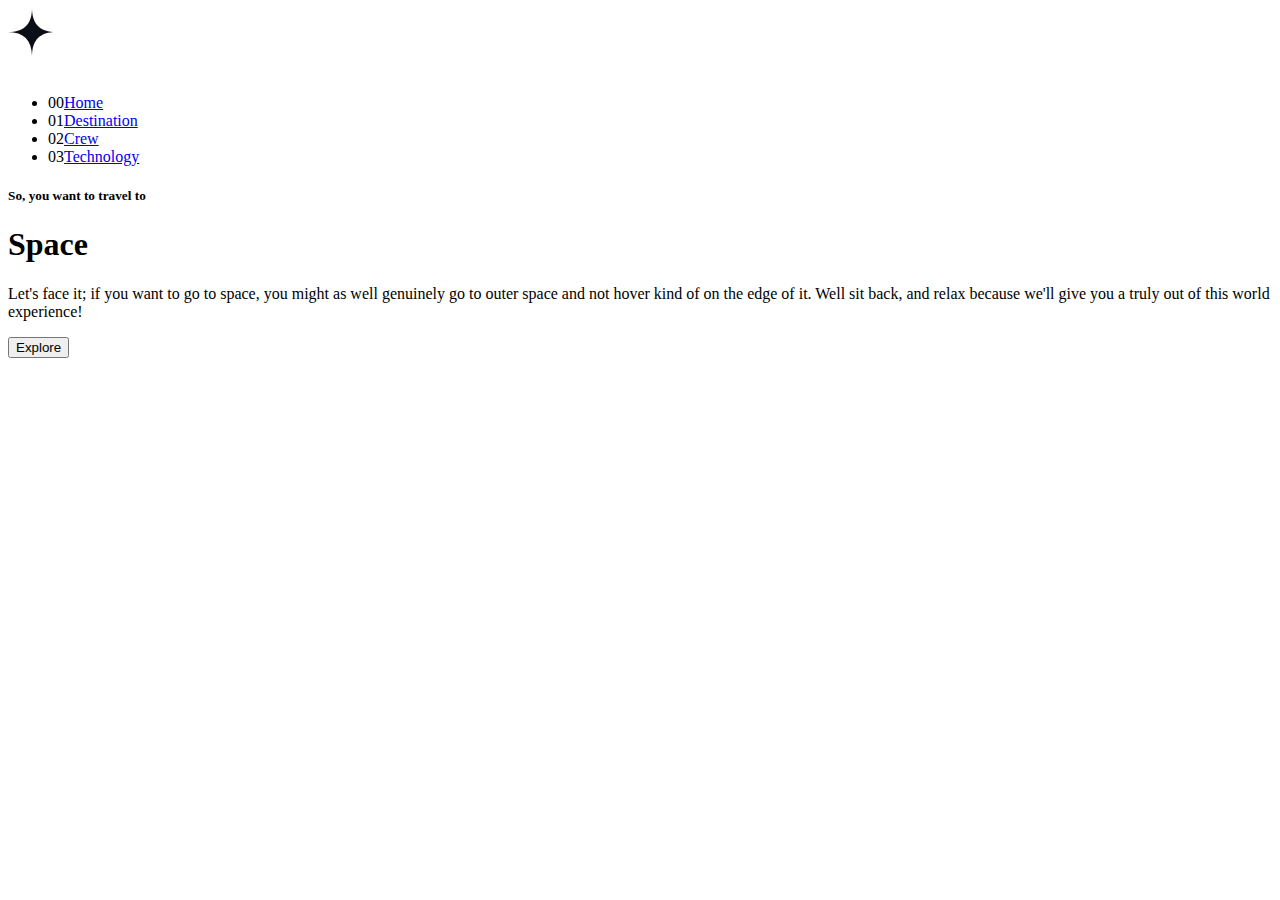
==== html/index.html @ 8d11378f "First commit" ====
<!DOCTYPE html>
<html lang="en">
  <head>
    <meta charset="UTF-8" />
    <meta http-equiv="X-UA-Compatible" content="IE=edge" />
    <meta name="viewport" content="width=device-width, initial-scale=1.0" />
    <link rel="icon" type="image/png" sizes="32x32" href="./assets/favicon-32x32.png" />
    <link rel="stylesheet" href="../css/style.css" />
    <title>Frontend Mentor | Space tourism website</title>
  </head>
  <body>
    <header>
      <img src="../assets/shared/logo.svg" alt="logo" />
      <nav>
        <span class="menu-dash" style="display: none"></span>
        <img src="./assets/shared/icon-hamburger.svg" alt="" />
        <ul>
          <li><span class="menu-number">00</span><a href="index.html">Home</a></li>
          <li><span class="menu-number">01</span><a href="destination.html">Destination</a></li>
          <li><span class="menu-number">02</span><a href="crew.html">Crew</a></li>
          <li><span class="menu-number">03</span><a href="technology.html">Technology</a></li>
        </ul>
      </nav>
    </header>

    <main>
      <section class="home-text-content">
        <h5>So, you want to travel to</h5>
        <h1>Space</h1>
        <p>
          Let's face it; if you want to go to space, you might as well genuinely go to outer space and not hover kind of
          on the edge of it. Well sit back, and relax because we'll give you a truly out of this world experience!
        </p>
      </section>
      <button>Explore</button>
    </main>
    <script src="./main.js" type="module"></script>
  </body>
</html>
---- css/style.css ----
/*# sourceMappingURL=style.css.map */
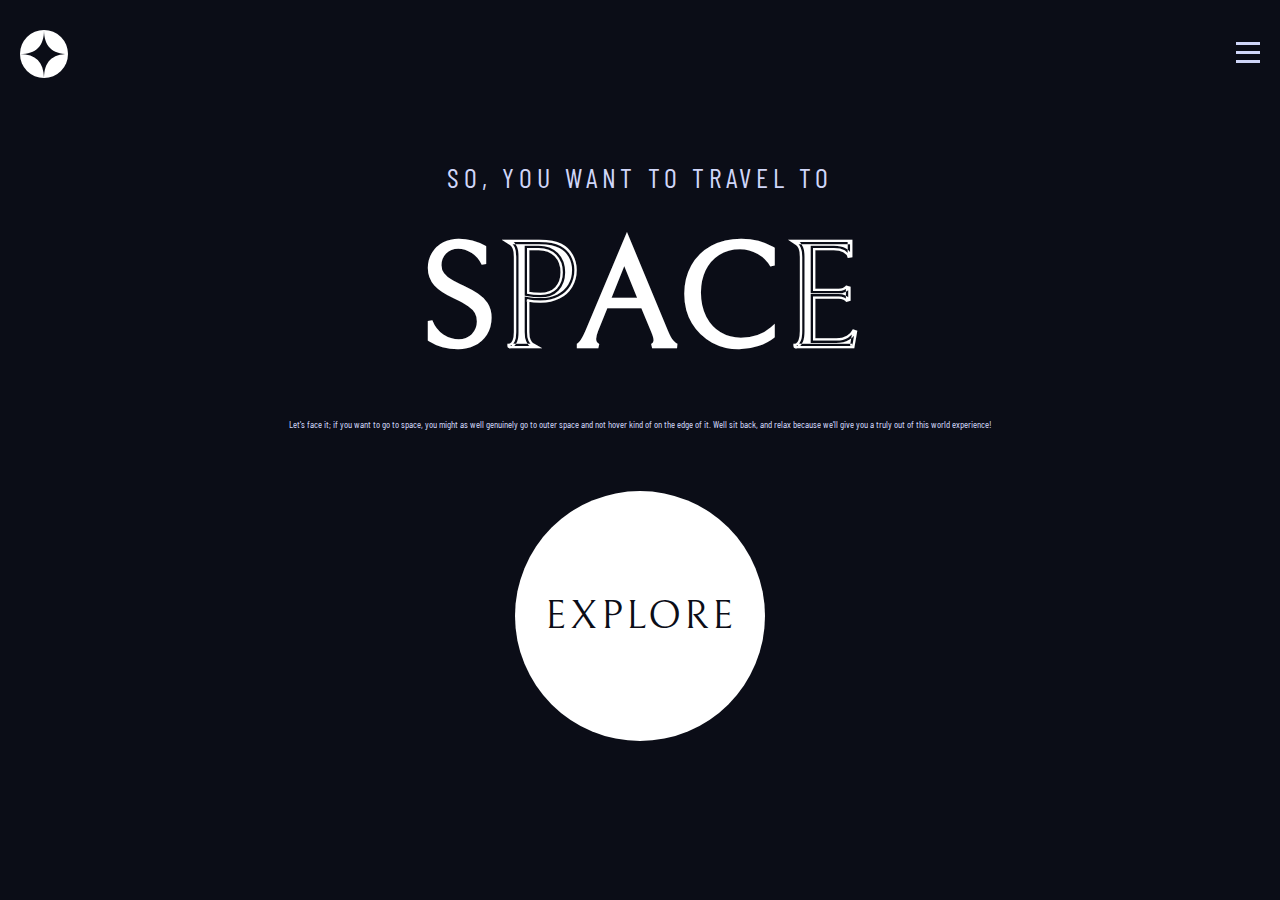
==== commit 367be911: "Add js, style homepage" ====
--- a/html/index.html
+++ b/html/index.html
@@ -6,22 +6,34 @@
     <meta name="viewport" content="width=device-width, initial-scale=1.0" />
     <link rel="icon" type="image/png" sizes="32x32" href="./assets/favicon-32x32.png" />
     <link rel="stylesheet" href="../css/style.css" />
+    <link rel="stylesheet" href="../css/homePage.css" />
     <title>Frontend Mentor | Space tourism website</title>
   </head>
   <body>
     <header>
       <img src="../assets/shared/logo.svg" alt="logo" />
       <nav>
-        <span class="menu-dash" style="display: none"></span>
-        <img src="./assets/shared/icon-hamburger.svg" alt="" />
-        <ul>
-          <li><span class="menu-number">00</span><a href="index.html">Home</a></li>
-          <li><span class="menu-number">01</span><a href="destination.html">Destination</a></li>
-          <li><span class="menu-number">02</span><a href="crew.html">Crew</a></li>
-          <li><span class="menu-number">03</span><a href="technology.html">Technology</a></li>
+        <img src="../assets/shared/icon-hamburger.svg" alt="" class="burger" />
+        <span class="menu-dash desktop"></span>
+        <ul class="desktop">
+          <li><span class="menu-number">00</span><a href="index.html" class="link.Home">Home</a></li>
+          <li>
+            <span class="menu-number">01</span><a href="destination.html" class="link.Destination">Destination</a>
+          </li>
+          <li><span class="menu-number">02</span><a href="crew.html" class="link.Crew">Crew</a></li>
+          <li><span class="menu-number">03</span><a href="technology.html" class="link.Technology">Technology</a></li>
         </ul>
       </nav>
     </header>
+    <div class="menu mobile">
+      <img src="../assets/shared/icon-close.svg" alt="" class="close" />
+      <ul>
+        <li><span class="menu-number">00</span><a href="index.html" class="linkHome">Home</a></li>
+        <li><span class="menu-number">01</span><a href="destination.html" class="linkDestination">Destination</a></li>
+        <li><span class="menu-number">02</span><a href="crew.html" class="linkCrew">Crew</a></li>
+        <li><span class="menu-number">03</span><a href="technology.html" class="linkTechnology">Technology</a></li>
+      </ul>
+    </div>
 
     <main>
       <section class="home-text-content">
@@ -32,8 +44,8 @@
           on the edge of it. Well sit back, and relax because we'll give you a truly out of this world experience!
         </p>
       </section>
-      <button>Explore</button>
+      <button><h3>Explore</h3></button>
     </main>
-    <script src="./main.js" type="module"></script>
+    <script src="../js/main.js" type="module"></script>
   </body>
 </html>
--- a/css/style.css
+++ b/css/style.css
@@ -1 +1,190 @@
-/*# sourceMappingURL=style.css.map */+@import url("https://fonts.googleapis.com/css2?family=Barlow+Condensed&family=Bellefair&display=swap");
+html {
+  font-size: 10px;
+}
+
+h1,
+h2,
+h3,
+h4,
+.sub1 {
+  color: #ffffff;
+  font-family: "Bellefair", serif;
+  text-transform: uppercase;
+  margin: 0;
+}
+
+h5,
+h6,
+.sub2,
+body,
+li {
+  color: #ffffff;
+  font-family: "Barlow Condensed", sans-serif;
+  text-transform: uppercase;
+  font-weight: 400;
+  color: #d0d6f9;
+  margin: 0;
+}
+
+p {
+  text-transform: none;
+}
+
+h1 {
+  font-size: 15rem;
+}
+
+h2 {
+  font-size: 10rem;
+}
+
+h3 {
+  font-size: 5.6rem;
+}
+
+h4 {
+  font-size: 3.2rem;
+}
+
+h5 {
+  font-size: 2.8rem;
+  letter-spacing: 0.475rem;
+}
+
+h6 {
+  font-size: 1.6rem;
+  letter-spacing: 0.27rem;
+}
+
+.sub1 {
+  font-size: 2.8rem;
+}
+
+.sub2,
+li a {
+  font-size: 1.4rem;
+  letter-spacing: 0.235rem;
+}
+
+li a {
+  text-decoration: none;
+  color: #ffffff;
+}
+
+li span {
+  font-size: 1.4rem;
+  margin-right: 15px;
+  font-weight: bold;
+}
+
+ul {
+  list-style: none;
+}
+
+body {
+  line-height: 1.4;
+  font-weight: 400;
+}
+
+body {
+  background-color: #0b0d17;
+  margin: 0;
+  padding: 0;
+  width: 100vw;
+}
+
+header {
+  display: -webkit-box;
+  display: -ms-flexbox;
+  display: flex;
+  -webkit-box-pack: justify;
+      -ms-flex-pack: justify;
+          justify-content: space-between;
+  -webkit-box-align: center;
+      -ms-flex-align: center;
+          align-items: center;
+  padding: 3rem 2rem;
+}
+
+.burger {
+  cursor: pointer;
+}
+
+.menu.mobile {
+  position: fixed;
+  inset: 0 0 0 25%;
+  height: 100vh;
+  z-index: 1;
+  top: 0;
+  -webkit-transform: translateX(100%);
+          transform: translateX(100%);
+  -webkit-transition: 0.3s all cubic-bezier(0.165, 0.84, 0.44, 1);
+  transition: 0.3s all cubic-bezier(0.165, 0.84, 0.44, 1);
+}
+.menu.mobile ul {
+  position: absolute;
+  top: 10%;
+  width: 100%;
+  height: 40%;
+  display: -webkit-box;
+  display: -ms-flexbox;
+  display: flex;
+  -webkit-box-orient: vertical;
+  -webkit-box-direction: normal;
+      -ms-flex-direction: column;
+          flex-direction: column;
+  -ms-flex-pack: distribute;
+      justify-content: space-around;
+  text-align: left;
+}
+.menu.mobile ul * {
+  font-size: 4rem;
+}
+.menu.mobile img {
+  position: absolute;
+  top: 30px;
+  right: 5%;
+}
+.menu.mobile img {
+  cursor: pointer;
+}
+.menu.mobile::before {
+  content: "";
+  display: block;
+  position: absolute;
+  width: 100%;
+  height: 100%;
+  z-index: -1;
+  -webkit-backdrop-filter: blur(20px);
+          backdrop-filter: blur(20px);
+}
+.menu.mobile.active {
+  -webkit-transform: translateX(0);
+          transform: translateX(0);
+}
+
+.desktop {
+  display: none;
+}
+
+button {
+  width: 25rem;
+  height: 25rem;
+  border-radius: 50%;
+  border: none;
+  background-color: #fff;
+  cursor: pointer;
+  -webkit-transition: 0.2s all ease-in-out;
+  transition: 0.2s all ease-in-out;
+}
+button h3 {
+  color: #0b0d17;
+  font-size: 4rem;
+  font-weight: 400;
+  letter-spacing: 3px;
+}
+button:hover {
+  -webkit-box-shadow: 0 0 0px 50px rgba(255, 255, 255, 0.1);
+          box-shadow: 0 0 0px 50px rgba(255, 255, 255, 0.1);
+}/*# sourceMappingURL=style.css.map */--- a/css/homePage.css
+++ b/css/homePage.css
@@ -0,0 +1,43 @@
+main {
+  margin-top: 50px;
+  text-align: center;
+  padding: 0 4rem;
+}
+
+.home-text-content {
+  display: -webkit-box;
+  display: -ms-flexbox;
+  display: flex;
+  -webkit-box-orient: vertical;
+  -webkit-box-direction: normal;
+      -ms-flex-direction: column;
+          flex-direction: column;
+  -webkit-box-pack: center;
+      -ms-flex-pack: center;
+          justify-content: center;
+  margin-bottom: 50px;
+}
+
+@media (max-width: 767px) {
+  html {
+    font-size: 6px;
+  }
+  body {
+    font-size: 3rem;
+    min-height: 100vh;
+    width: 100vw;
+    background-image: url(../assets/home/background-home-mobile.jpg);
+    background-repeat: no-repeat;
+    background-size: cover;
+    background-position: center;
+  }
+  button {
+    width: 30rem;
+    height: 30rem;
+  }
+}
+@media (max-height: 670px) {
+  html {
+    font-size: 5px;
+  }
+}/*# sourceMappingURL=homePage.css.map */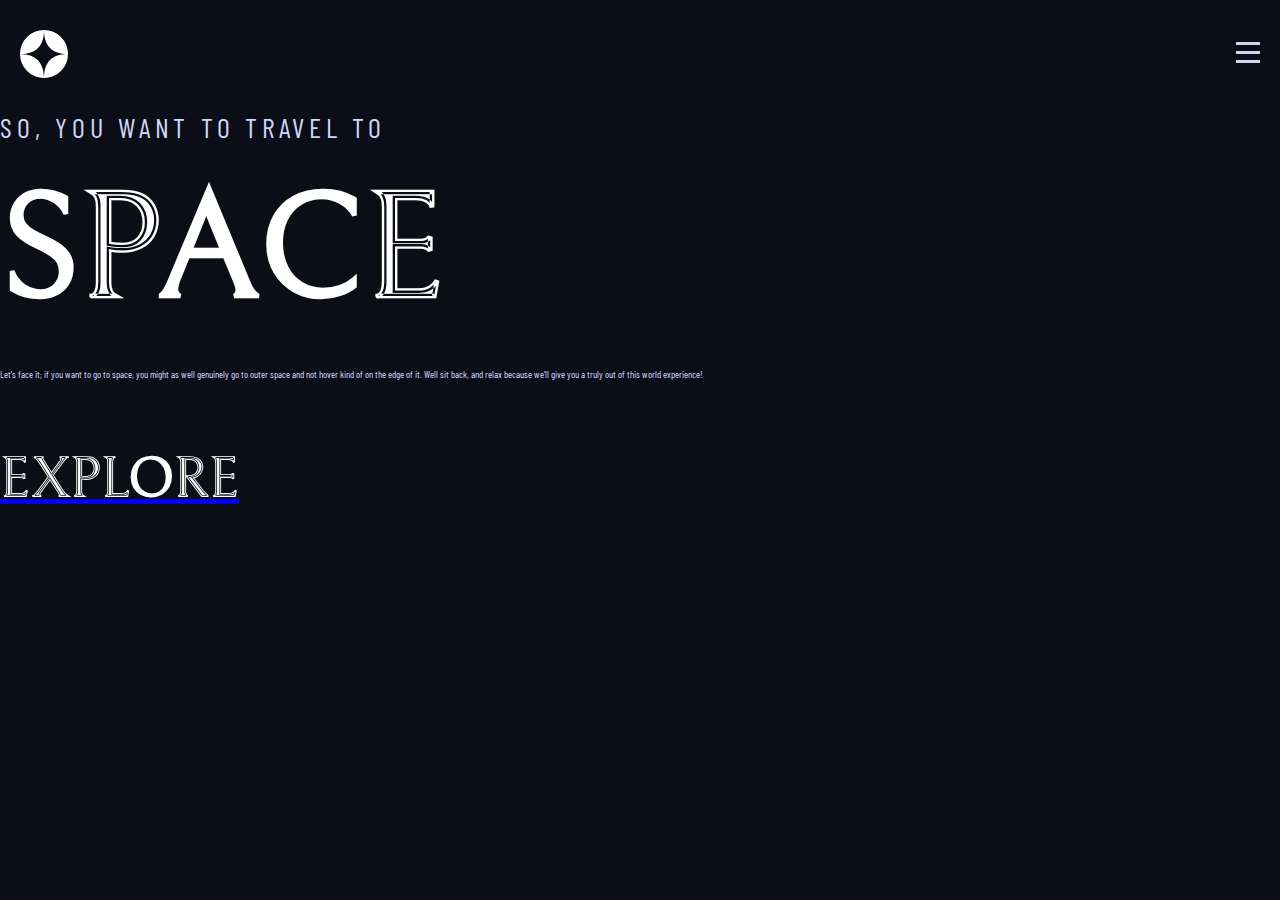
==== commit b2b97b85: "Update js, css mobile version" ====
--- a/html/index.html
+++ b/html/index.html
@@ -4,7 +4,7 @@
     <meta charset="UTF-8" />
     <meta http-equiv="X-UA-Compatible" content="IE=edge" />
     <meta name="viewport" content="width=device-width, initial-scale=1.0" />
-    <link rel="icon" type="image/png" sizes="32x32" href="./assets/favicon-32x32.png" />
+    <link rel="icon" type="image/png" sizes="32x32" href="../assets/favicon-32x32.png" />
     <link rel="stylesheet" href="../css/style.css" />
     <link rel="stylesheet" href="../css/homePage.css" />
     <title>Frontend Mentor | Space tourism website</title>
@@ -44,7 +44,11 @@
           on the edge of it. Well sit back, and relax because we'll give you a truly out of this world experience!
         </p>
       </section>
-      <button><h3>Explore</h3></button>
+      <div class="explore">
+        <a href="../html/destination.html">
+          <h3>Explore</h3>
+        </a>
+      </div>
     </main>
     <script src="../js/main.js" type="module"></script>
   </body>
--- a/css/homePage.css
+++ b/css/homePage.css
@@ -1,9 +1,3 @@
-main {
-  margin-top: 50px;
-  text-align: center;
-  padding: 0 4rem;
-}
-
 .home-text-content {
   display: -webkit-box;
   display: -ms-flexbox;
@@ -19,21 +13,8 @@
 }
 
 @media (max-width: 767px) {
-  html {
-    font-size: 6px;
-  }
   body {
-    font-size: 3rem;
-    min-height: 100vh;
-    width: 100vw;
     background-image: url(../assets/home/background-home-mobile.jpg);
-    background-repeat: no-repeat;
-    background-size: cover;
-    background-position: center;
-  }
-  button {
-    width: 30rem;
-    height: 30rem;
   }
 }
 @media (max-height: 670px) {
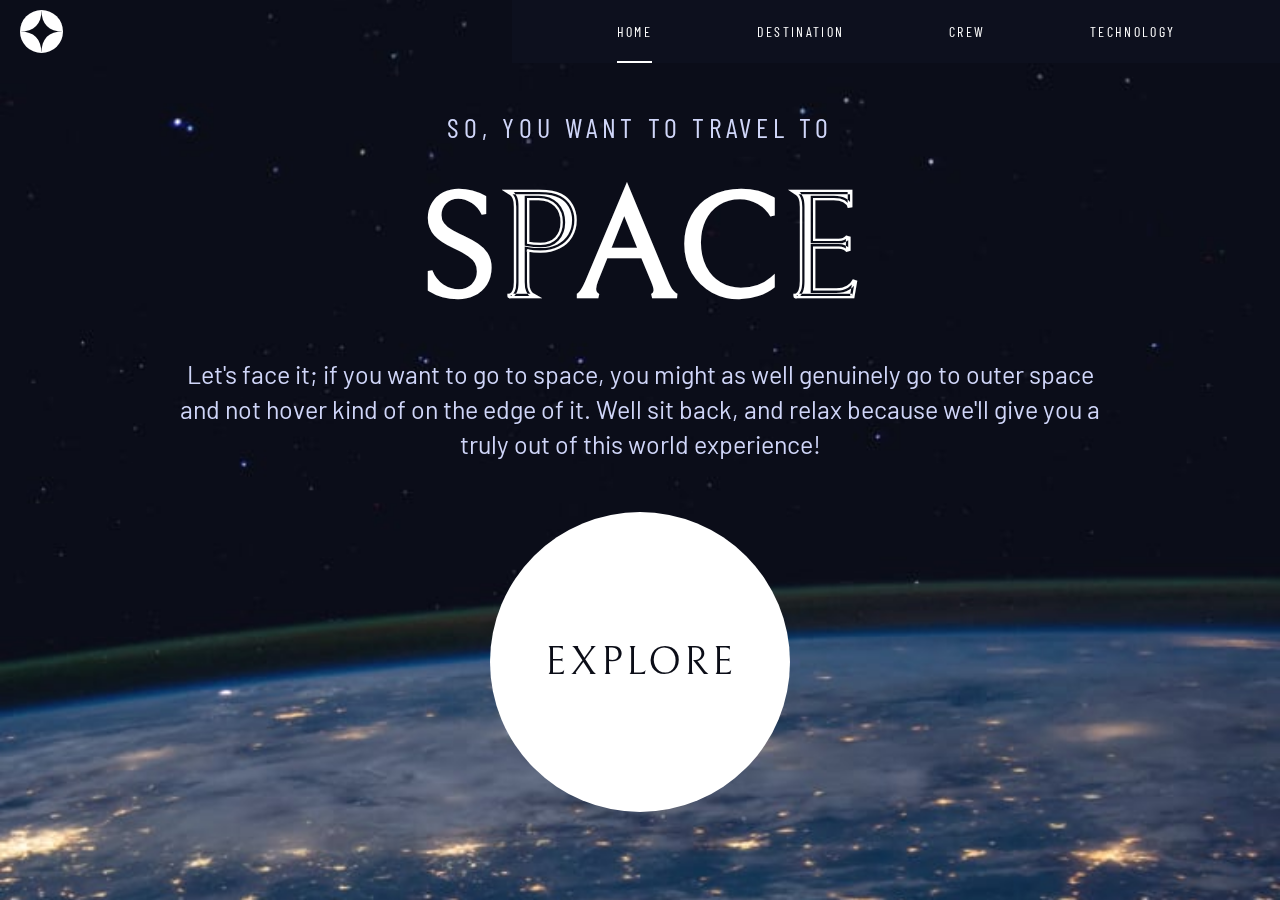
==== commit 61ecd1ff: "Tablet version" ====
--- a/html/index.html
+++ b/html/index.html
@@ -16,7 +16,7 @@
         <img src="../assets/shared/icon-hamburger.svg" alt="" class="burger" />
         <span class="menu-dash desktop"></span>
         <ul class="desktop">
-          <li><span class="menu-number">00</span><a href="index.html" class="link.Home">Home</a></li>
+          <li class="active"><span class="menu-number">00</span><a href="index.html" class="link.Home">Home</a></li>
           <li>
             <span class="menu-number">01</span><a href="destination.html" class="link.Destination">Destination</a>
           </li>
--- a/css/style.css
+++ b/css/style.css
@@ -1,4 +1,4 @@
-@import url("https://fonts.googleapis.com/css2?family=Barlow+Condensed&family=Bellefair&display=swap");
+@import url("https://fonts.googleapis.com/css2?family=Barlow+Condensed&family=Bellefair&display=swap&family=Barlow&display=swap");
 html {
   font-size: 10px;
 }
@@ -19,7 +19,6 @@
 .sub2,
 body,
 li {
-  color: #ffffff;
   font-family: "Barlow Condensed", sans-serif;
   text-transform: uppercase;
   font-weight: 400;
@@ -29,6 +28,12 @@
 
 p {
   text-transform: none;
+  margin: 0;
+  font-weight: 400;
+}
+
+body {
+  font-family: "Barlow", "sans-serif";
 }
 
 h1 {
@@ -41,6 +46,7 @@
 
 h3 {
   font-size: 5.6rem;
+  font-weight: 400;
 }
 
 h4 {
@@ -92,9 +98,28 @@
   margin: 0;
   padding: 0;
   width: 100vw;
+  background-size: cover;
+  background-repeat: no-repeat;
+  background-position: center;
+}
+
+body * {
+  -webkit-user-select: none;
+     -moz-user-select: none;
+      -ms-user-select: none;
+          user-select: none;
+  -webkit-box-sizing: border-box;
+          box-sizing: border-box;
+}
+
+img {
+  max-width: 100%;
+  display: block;
 }
 
 header {
+  -webkit-box-sizing: border-box;
+          box-sizing: border-box;
   display: -webkit-box;
   display: -ms-flexbox;
   display: flex;
@@ -104,11 +129,23 @@
   -webkit-box-align: center;
       -ms-flex-align: center;
           align-items: center;
-  padding: 3rem 2rem;
-}
-
-.burger {
+  height: 7vh;
+  position: relative;
+  padding: 10px 20px;
+}
+header > img {
+  height: 100%;
+}
+header .burger {
   cursor: pointer;
+  position: absolute;
+  right: 20px;
+  top: 50%;
+  -webkit-transform: translateY(-50%);
+          transform: translateY(-50%);
+}
+header .desktop {
+  display: none !important;
 }
 
 .menu.mobile {
@@ -137,6 +174,7 @@
   -ms-flex-pack: distribute;
       justify-content: space-around;
   text-align: left;
+  margin-left: 5rem;
 }
 .menu.mobile ul * {
   font-size: 4rem;
@@ -144,7 +182,7 @@
 .menu.mobile img {
   position: absolute;
   top: 30px;
-  right: 5%;
+  right: 8%;
 }
 .menu.mobile img {
   cursor: pointer;
@@ -164,13 +202,82 @@
           transform: translateX(0);
 }
 
-.desktop {
+nav {
+  width: 60%;
+  position: absolute;
+  right: 0;
+  height: 100%;
+  display: -webkit-box;
+  display: -ms-flexbox;
+  display: flex;
+}
+nav ul.desktop {
+  margin: 0;
+  display: -webkit-box;
+  display: -ms-flexbox;
+  display: flex;
+  -webkit-box-pack: space-evenly;
+      -ms-flex-pack: space-evenly;
+          justify-content: space-evenly;
+  width: 100%;
+  height: 100%;
+}
+nav ul.desktop .menu-number {
   display: none;
 }
-
-button {
+nav ul.desktop li {
+  height: 100%;
+  cursor: pointer;
+  position: relative;
+  display: -webkit-box;
+  display: -ms-flexbox;
+  display: flex;
+  -webkit-box-align: center;
+      -ms-flex-align: center;
+          align-items: center;
+  -webkit-transform-origin: center;
+          transform-origin: center;
+}
+nav ul.desktop li::after {
+  content: "";
+  display: block;
+  position: absolute;
+  bottom: 0;
+  height: 2px;
+  width: 100%;
+  background-color: #fff;
+  opacity: 0.5;
+  -webkit-transform: scaleX(0);
+          transform: scaleX(0);
+  -webkit-transition: 0.4s -webkit-transform ease-in-out;
+  transition: 0.4s -webkit-transform ease-in-out;
+  transition: 0.4s transform ease-in-out;
+  transition: 0.4s transform ease-in-out, 0.4s -webkit-transform ease-in-out;
+  -webkit-transform-origin: left;
+          transform-origin: left;
+}
+nav ul.desktop li:hover::after {
+  -webkit-transform: scaleX(1);
+          transform: scaleX(1);
+}
+nav ul.desktop li.active::after {
+  -webkit-transform: scaleX(1);
+          transform: scaleX(1);
+  opacity: 1;
+}
+nav::after {
+  content: "";
+  display: block;
+  position: absolute;
+}
+
+.explore {
   width: 25rem;
   height: 25rem;
+  line-height: 25rem;
+  margin-bottom: 20px;
+  display: inline-block;
+  text-align: center;
   border-radius: 50%;
   border: none;
   background-color: #fff;
@@ -178,13 +285,89 @@
   -webkit-transition: 0.2s all ease-in-out;
   transition: 0.2s all ease-in-out;
 }
-button h3 {
+.explore h3 {
   color: #0b0d17;
   font-size: 4rem;
   font-weight: 400;
   letter-spacing: 3px;
 }
-button:hover {
+.explore:hover {
   -webkit-box-shadow: 0 0 0px 50px rgba(255, 255, 255, 0.1);
           box-shadow: 0 0 0px 50px rgba(255, 255, 255, 0.1);
+}
+.explore a {
+  text-decoration: none;
+}
+
+ul {
+  padding: 0;
+}
+
+hr {
+  height: 1px;
+  background-color: #ffffff;
+  opacity: 0.2;
+  border: none;
+  width: 90%;
+}
+
+html {
+  font-size: 7px;
+}
+
+body {
+  font-size: 3rem;
+  min-height: 100vh;
+  width: 100vw;
+  background-repeat: no-repeat;
+  background-size: cover;
+  background-position: center;
+}
+
+.explore {
+  width: 30rem;
+  height: 30rem;
+  line-height: 30rem;
+}
+
+main {
+  text-align: center;
+  padding: 0 4rem;
+  margin-top: 20px;
+}
+
+@media (max-height: 750px) {
+  html {
+    font-size: 6px;
+  }
+}
+@media (min-width: 768px) {
+  nav .burger {
+    display: none;
+  }
+  nav .menu-dash {
+    display: none;
+  }
+  nav::after {
+    z-index: -1;
+    inset: 0;
+    -webkit-backdrop-filter: blur(50px) brightness(120%);
+            backdrop-filter: blur(50px) brightness(120%);
+  }
+  nav .desktop {
+    display: -webkit-box !important;
+    display: -ms-flexbox !important;
+    display: flex !important;
+  }
+  body {
+    font-size: 2rem;
+  }
+  h5 {
+    color: #ffffff;
+    -ms-flex-item-align: start;
+        align-self: flex-start;
+  }
+  h5 span {
+    opacity: 0.5;
+  }
 }/*# sourceMappingURL=style.css.map */--- a/css/homePage.css
+++ b/css/homePage.css
@@ -1,3 +1,7 @@
+main {
+  margin-top: 3vh;
+}
+
 .home-text-content {
   display: -webkit-box;
   display: -ms-flexbox;
@@ -12,13 +16,42 @@
   margin-bottom: 50px;
 }
 
-@media (max-width: 767px) {
+body {
+  background-image: url(../assets/home/background-home-mobile.jpg);
+}
+
+@media (min-width: 768px) {
+  html {
+    font-size: 10px;
+  }
   body {
-    background-image: url(../assets/home/background-home-mobile.jpg);
+    background-image: url(../assets/home/background-home-tablet.jpg);
+    font-size: 2.5rem;
   }
-}
-@media (max-height: 670px) {
-  html {
-    font-size: 5px;
+  main {
+    width: 80%;
+    margin: 5vh auto 0 auto;
+    height: 80vh;
+    display: -webkit-box;
+    display: -ms-flexbox;
+    display: flex;
+    -webkit-box-orient: vertical;
+    -webkit-box-direction: normal;
+        -ms-flex-direction: column;
+            flex-direction: column;
+    -webkit-box-pack: space-evenly;
+        -ms-flex-pack: space-evenly;
+            justify-content: space-evenly;
+    -webkit-box-align: center;
+        -ms-flex-align: center;
+            align-items: center;
+  }
+  .mobile {
+    display: none !important;
+  }
+  h5 {
+    color: #d0d6f9;
+    -ms-flex-item-align: center;
+        align-self: center;
   }
 }/*# sourceMappingURL=homePage.css.map */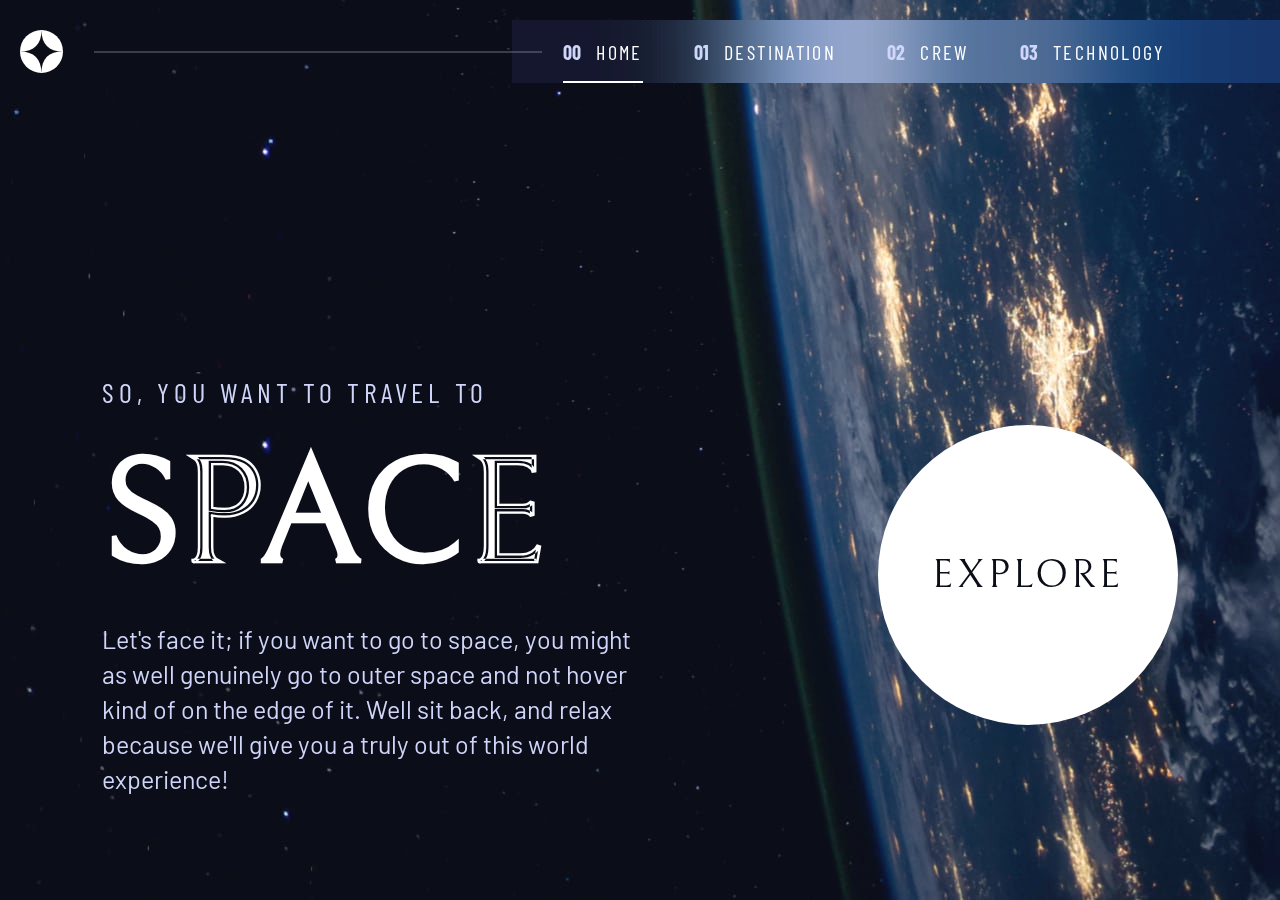
==== commit 7f2d8dbc: "PC Version, slight changes for mobile/tablet" ====
--- a/html/index.html
+++ b/html/index.html
@@ -28,7 +28,7 @@
     <div class="menu mobile">
       <img src="../assets/shared/icon-close.svg" alt="" class="close" />
       <ul>
-        <li><span class="menu-number">00</span><a href="index.html" class="linkHome">Home</a></li>
+        <li class="active"><span class="menu-number">00</span><a href="index.html" class="linkHome">Home</a></li>
         <li><span class="menu-number">01</span><a href="destination.html" class="linkDestination">Destination</a></li>
         <li><span class="menu-number">02</span><a href="crew.html" class="linkCrew">Crew</a></li>
         <li><span class="menu-number">03</span><a href="technology.html" class="linkTechnology">Technology</a></li>
@@ -44,11 +44,13 @@
           on the edge of it. Well sit back, and relax because we'll give you a truly out of this world experience!
         </p>
       </section>
-      <div class="explore">
-        <a href="../html/destination.html">
-          <h3>Explore</h3>
-        </a>
-      </div>
+      <section class="explore-button">
+        <div class="explore">
+          <a href="../html/destination.html">
+            <h3>Explore</h3>
+          </a>
+        </div>
+      </section>
     </main>
     <script src="../js/main.js" type="module"></script>
   </body>
--- a/css/style.css
+++ b/css/style.css
@@ -179,66 +179,13 @@
 .menu.mobile ul * {
   font-size: 4rem;
 }
-.menu.mobile img {
-  position: absolute;
-  top: 30px;
-  right: 8%;
-}
-.menu.mobile img {
-  cursor: pointer;
-}
-.menu.mobile::before {
-  content: "";
-  display: block;
-  position: absolute;
-  width: 100%;
-  height: 100%;
-  z-index: -1;
-  -webkit-backdrop-filter: blur(20px);
-          backdrop-filter: blur(20px);
-}
-.menu.mobile.active {
-  -webkit-transform: translateX(0);
-          transform: translateX(0);
-}
-
-nav {
-  width: 60%;
-  position: absolute;
-  right: 0;
-  height: 100%;
-  display: -webkit-box;
-  display: -ms-flexbox;
-  display: flex;
-}
-nav ul.desktop {
-  margin: 0;
-  display: -webkit-box;
-  display: -ms-flexbox;
-  display: flex;
-  -webkit-box-pack: space-evenly;
-      -ms-flex-pack: space-evenly;
-          justify-content: space-evenly;
-  width: 100%;
-  height: 100%;
-}
-nav ul.desktop .menu-number {
-  display: none;
-}
-nav ul.desktop li {
-  height: 100%;
-  cursor: pointer;
+.menu.mobile ul li {
+  width: -webkit-fit-content;
+  width: -moz-fit-content;
+  width: fit-content;
   position: relative;
-  display: -webkit-box;
-  display: -ms-flexbox;
-  display: flex;
-  -webkit-box-align: center;
-      -ms-flex-align: center;
-          align-items: center;
-  -webkit-transform-origin: center;
-          transform-origin: center;
-}
-nav ul.desktop li::after {
+}
+.menu.mobile ul li::after {
   content: "";
   display: block;
   position: absolute;
@@ -256,6 +203,92 @@
   -webkit-transform-origin: left;
           transform-origin: left;
 }
+.menu.mobile ul li:hover::after {
+  -webkit-transform: scaleX(1);
+          transform: scaleX(1);
+}
+.menu.mobile ul li.active::after {
+  -webkit-transform: scaleX(1);
+          transform: scaleX(1);
+  opacity: 1;
+}
+.menu.mobile img {
+  position: absolute;
+  top: 30px;
+  right: 8%;
+}
+.menu.mobile img {
+  cursor: pointer;
+}
+.menu.mobile::before {
+  content: "";
+  display: block;
+  position: absolute;
+  width: 100%;
+  height: 100%;
+  z-index: -1;
+  -webkit-backdrop-filter: blur(20px);
+          backdrop-filter: blur(20px);
+}
+.menu.mobile.active {
+  -webkit-transform: translateX(0);
+          transform: translateX(0);
+}
+
+nav {
+  width: 60%;
+  position: absolute;
+  right: 0;
+  height: 100%;
+  display: -webkit-box;
+  display: -ms-flexbox;
+  display: flex;
+}
+nav ul.desktop {
+  margin: 0;
+  display: -webkit-box;
+  display: -ms-flexbox;
+  display: flex;
+  -webkit-box-pack: space-evenly;
+      -ms-flex-pack: space-evenly;
+          justify-content: space-evenly;
+  width: 100%;
+  height: 100%;
+}
+nav ul.desktop .menu-number {
+  display: none;
+}
+nav ul.desktop li {
+  height: 100%;
+  cursor: pointer;
+  position: relative;
+  display: -webkit-box;
+  display: -ms-flexbox;
+  display: flex;
+  -webkit-box-align: center;
+      -ms-flex-align: center;
+          align-items: center;
+  -webkit-transform-origin: center;
+          transform-origin: center;
+}
+nav ul.desktop li::after {
+  content: "";
+  display: block;
+  position: absolute;
+  bottom: 0;
+  height: 2px;
+  width: 100%;
+  background-color: #fff;
+  opacity: 0.5;
+  -webkit-transform: scaleX(0);
+          transform: scaleX(0);
+  -webkit-transition: 0.4s -webkit-transform ease-in-out;
+  transition: 0.4s -webkit-transform ease-in-out;
+  transition: 0.4s transform ease-in-out;
+  transition: 0.4s transform ease-in-out, 0.4s -webkit-transform ease-in-out;
+  -webkit-transform-origin: left;
+          transform-origin: left;
+}
 nav ul.desktop li:hover::after {
   -webkit-transform: scaleX(1);
           transform: scaleX(1);
@@ -264,6 +297,11 @@
   -webkit-transform: scaleX(1);
           transform: scaleX(1);
   opacity: 1;
+}
+nav::before {
+  content: "";
+  display: block;
+  position: absolute;
 }
 nav::after {
   content: "";
@@ -348,11 +386,11 @@
   nav .menu-dash {
     display: none;
   }
-  nav::after {
+  nav::before {
     z-index: -1;
     inset: 0;
-    -webkit-backdrop-filter: blur(50px) brightness(120%);
-            backdrop-filter: blur(50px) brightness(120%);
+    -webkit-backdrop-filter: blur(50px) brightness(180%);
+            backdrop-filter: blur(50px) brightness(180%);
   }
   nav .desktop {
     display: -webkit-box !important;
@@ -370,4 +408,41 @@
   h5 span {
     opacity: 0.5;
   }
+  .mobile {
+    display: none !important;
+  }
+}
+@media (min-width: 1024px) and (orientation: landscape) {
+  html {
+    font-size: 10px;
+  }
+  header {
+    position: absolute;
+    left: 0;
+    right: 0;
+    top: 20px;
+  }
+  nav {
+    position: absolute;
+    width: 60vw;
+  }
+  nav::after {
+    z-index: -1;
+    left: calc(-35vw + 30px);
+    top: calc(50% - 1px);
+    height: 2px;
+    width: 35vw;
+    background-color: #fff;
+    opacity: 0.2;
+  }
+  nav ul.desktop {
+    width: 55vw;
+    position: absolute;
+  }
+  nav ul.desktop .menu-number {
+    display: inline;
+  }
+  nav ul.desktop li * {
+    font-size: 2rem;
+  }
 }/*# sourceMappingURL=style.css.map */--- a/css/homePage.css
+++ b/css/homePage.css
@@ -46,12 +46,56 @@
         -ms-flex-align: center;
             align-items: center;
   }
-  .mobile {
-    display: none !important;
-  }
   h5 {
     color: #d0d6f9;
     -ms-flex-item-align: center;
         align-self: center;
   }
+}
+@media (min-width: 1024px) and (orientation: landscape) {
+  body {
+    background-image: url(../assets/home/background-home-desktop.jpg);
+  }
+  main {
+    max-width: 1600px;
+    margin: 0 auto 5vh auto;
+    width: 100vw;
+    height: 60vh;
+    position: absolute;
+    bottom: 0;
+    left: 50%;
+    -webkit-transform: translateX(-50%);
+            transform: translateX(-50%);
+    -webkit-box-orient: horizontal;
+    -webkit-box-direction: normal;
+        -ms-flex-direction: row;
+            flex-direction: row;
+    padding: 0 8vw;
+  }
+  main section {
+    margin-bottom: 0 !important;
+    -ms-flex-preferred-size: 100%;
+        flex-basis: 100%;
+    height: 100%;
+    width: 100%;
+  }
+  main .explore-button {
+    display: -webkit-box;
+    display: -ms-flexbox;
+    display: flex;
+    -webkit-box-align: center;
+        -ms-flex-align: center;
+            align-items: center;
+    -webkit-box-pack: end;
+        -ms-flex-pack: end;
+            justify-content: flex-end;
+  }
+  main .home-text-content {
+    max-width: 550px;
+    text-align: left;
+  }
+  main .home-text-content h5 {
+    -ms-flex-item-align: start;
+        align-self: flex-start;
+  }
 }/*# sourceMappingURL=homePage.css.map */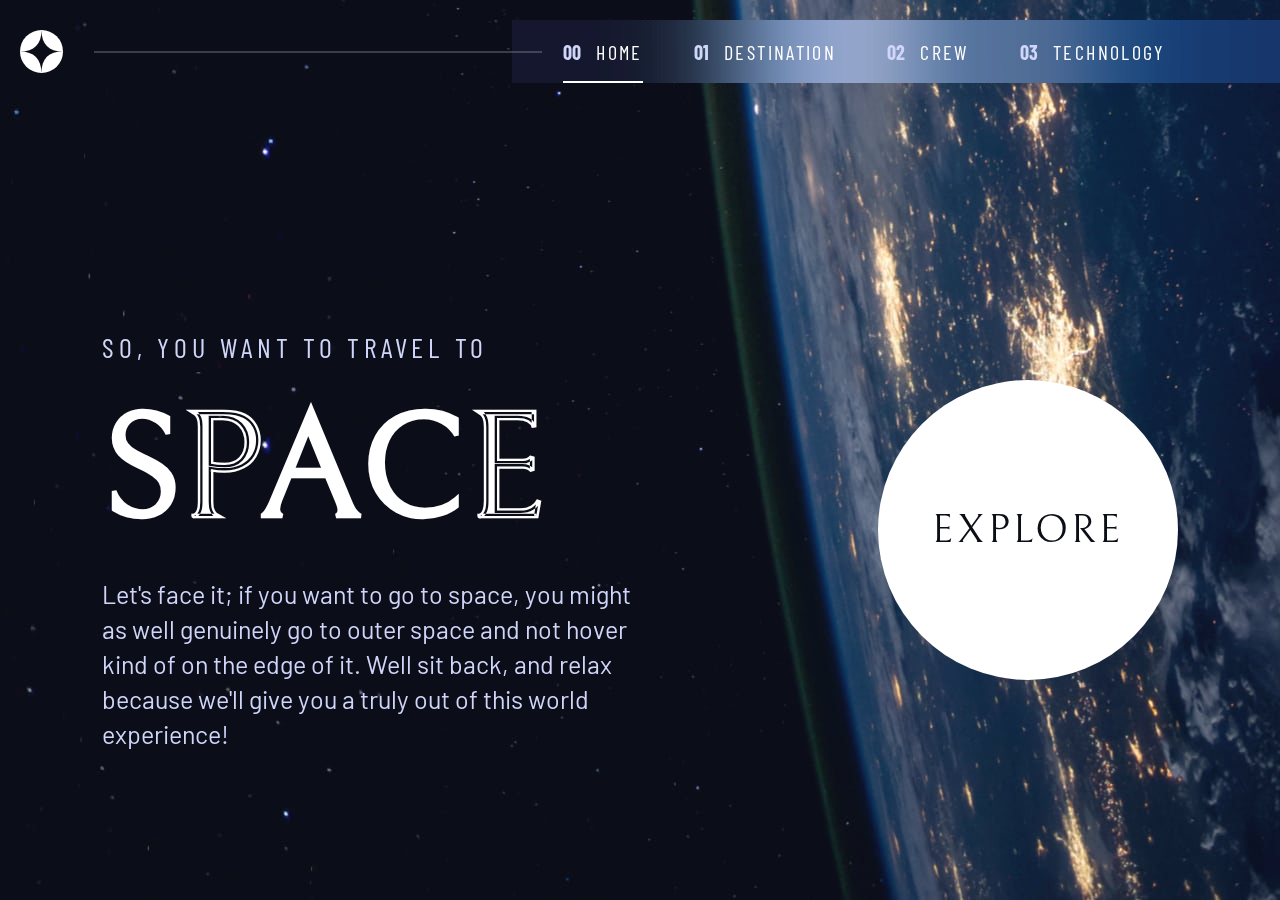
==== commit 25cd375e: "update html" ====
--- a/html/index.html
+++ b/html/index.html
@@ -16,22 +16,20 @@
         <img src="../assets/shared/icon-hamburger.svg" alt="" class="burger" />
         <span class="menu-dash desktop"></span>
         <ul class="desktop">
-          <li class="active"><span class="menu-number">00</span><a href="index.html" class="link.Home">Home</a></li>
-          <li>
-            <span class="menu-number">01</span><a href="destination.html" class="link.Destination">Destination</a>
-          </li>
-          <li><span class="menu-number">02</span><a href="crew.html" class="link.Crew">Crew</a></li>
-          <li><span class="menu-number">03</span><a href="technology.html" class="link.Technology">Technology</a></li>
+          <li class="active"><span class="menu-number">00</span><a href="index.html">Home</a></li>
+          <li><span class="menu-number">01</span><a href="../html/destination.html">Destination</a></li>
+          <li><span class="menu-number">02</span><a href="../html/crew.html">Crew</a></li>
+          <li><span class="menu-number">03</span><a href="../html/technology.html">Technology</a></li>
         </ul>
       </nav>
     </header>
     <div class="menu mobile">
       <img src="../assets/shared/icon-close.svg" alt="" class="close" />
       <ul>
-        <li class="active"><span class="menu-number">00</span><a href="index.html" class="linkHome">Home</a></li>
-        <li><span class="menu-number">01</span><a href="destination.html" class="linkDestination">Destination</a></li>
-        <li><span class="menu-number">02</span><a href="crew.html" class="linkCrew">Crew</a></li>
-        <li><span class="menu-number">03</span><a href="technology.html" class="linkTechnology">Technology</a></li>
+        <li class="active"><span class="menu-number">00</span><a href="index.html">Home</a></li>
+        <li><span class="menu-number">01</span><a href="../html/destination.html">Destination</a></li>
+        <li><span class="menu-number">02</span><a href="../html/crew.html">Crew</a></li>
+        <li><span class="menu-number">03</span><a href="../html/technology.html">Technology</a></li>
       </ul>
     </div>
 
--- a/css/homePage.css
+++ b/css/homePage.css
@@ -71,6 +71,7 @@
         -ms-flex-direction: row;
             flex-direction: row;
     padding: 0 8vw;
+    margin: 0 auto 10vh auto;
   }
   main section {
     margin-bottom: 0 !important;
